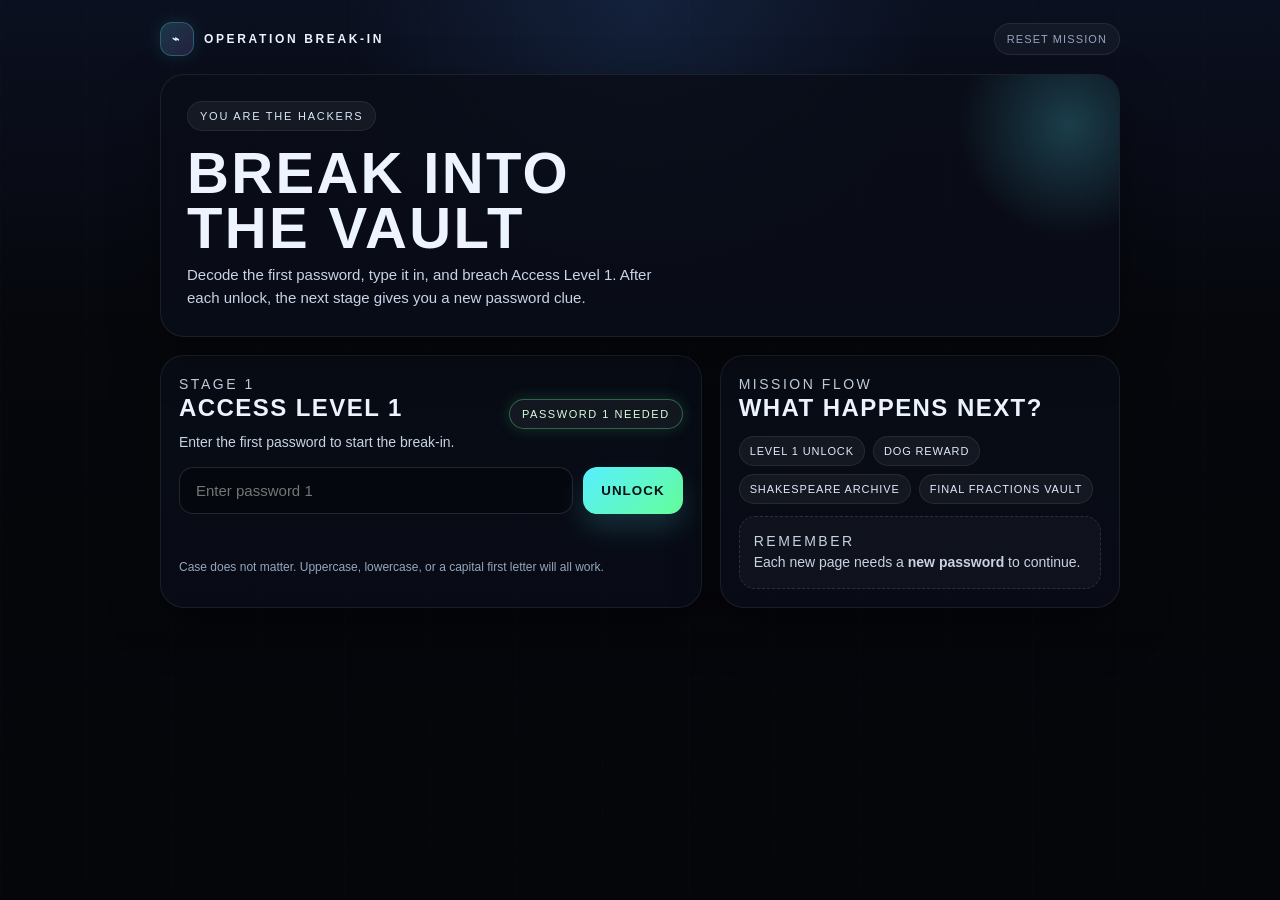
==== index.html @ 49555259 "Initial secret file site" ====
<!doctype html>
<html lang="en">
<head>
  <meta charset="UTF-8" />
  <meta name="viewport" content="width=device-width, initial-scale=1.0" />
  <title>Operation Break-In</title>
  <link rel="stylesheet" href="styles.css" />
</head>
<body>
  <main class="container">
    <div class="topbar">
      <div class="brand"><div class="brand-dot">⌁</div><div>Operation Break-In</div></div>
      <div class="mini-actions">
        <button class="link-btn" id="resetMission">Reset mission</button>
      </div>
    </div>

    <section class="hero-card">
      <span class="eyebrow">You are the hackers</span>
      <h1 class="title">Break into<br>the vault</h1>
      <p class="sub">Decode the first password, type it in, and breach Access Level 1. After each unlock, the next stage gives you a new password clue.</p>
    </section>

    <section class="grid">
      <div class="card" id="gateBox">
        <p class="small-kicker">Stage 1</p>
        <div class="stage-title">
          <h2>Access Level 1</h2>
          <span class="stage-pill green">Password 1 needed</span>
        </div>
        <p>Enter the first password to start the break-in.</p>
        <div class="input-row">
          <input id="passwordInput" type="password" autocomplete="off" spellcheck="false" placeholder="Enter password 1" />
          <button class="action" id="submitBtn">Unlock</button>
        </div>
        <div id="statusMsg" class="status"></div>
        <div class="note">Case does not matter. Uppercase, lowercase, or a capital first letter will all work.</div>
      </div>

      <div class="card">
        <p class="small-kicker">Mission flow</p>
        <h3>What happens next?</h3>
        <div class="reward-strip">
          <div class="mini-pill">Level 1 unlock</div>
          <div class="mini-pill">Dog reward</div>
          <div class="mini-pill">Shakespeare archive</div>
          <div class="mini-pill">Final fractions vault</div>
        </div>
        <div class="hint-box">
          <p class="small-kicker">Remember</p>
          <p>Each new page needs a <strong>new password</strong> to continue.</p>
        </div>
      </div>
    </section>
  </main>
  <script src="script.js"></script>
</body>
</html>
---- styles.css ----
:root {
  --bg: #06070c;
  --panel: rgba(10, 14, 24, 0.84);
  --panel-2: rgba(14, 20, 32, 0.92);
  --line: rgba(255,255,255,0.08);
  --text: #edf4ff;
  --muted: #95a6bd;
  --green: #65ff9b;
  --green-2: #27d86f;
  --cyan: #57efff;
  --amber: #ffbc58;
  --red: #ff5d7a;
  --purple: #b685ff;
}
* { box-sizing: border-box; }
html, body {
  margin: 0;
  min-height: 100%;
  font-family: Inter, Segoe UI, Arial, sans-serif;
  color: var(--text);
  background:
    radial-gradient(circle at top, rgba(35, 65, 110, 0.35), transparent 32%),
    linear-gradient(180deg, #0b1020 0%, #06070c 52%, #05060a 100%);
}
body::before {
  content: "";
  position: fixed;
  inset: 0;
  pointer-events: none;
  background:
    repeating-linear-gradient(90deg, rgba(87,239,255,0.06) 0 1px, transparent 1px 86px),
    repeating-linear-gradient(0deg, rgba(255,255,255,0.02) 0 1px, transparent 1px 86px);
  opacity: .28;
}
body::after {
  content: "";
  position: fixed;
  inset: 0;
  pointer-events: none;
  background: repeating-linear-gradient(180deg, rgba(255,255,255,.02) 0 2px, transparent 2px 5px);
  opacity: .08;
}
.container {
  width: min(960px, calc(100% - 32px));
  margin: 0 auto;
  padding: 22px 0 42px;
  position: relative;
}
.topbar {
  display: flex;
  justify-content: space-between;
  align-items: center;
  gap: 14px;
  margin-bottom: 18px;
}
.brand {
  display: flex;
  align-items: center;
  gap: 10px;
  font-size: 12px;
  letter-spacing: .22em;
  text-transform: uppercase;
  font-weight: 800;
}
.brand-dot {
  width: 34px;
  height: 34px;
  display: grid;
  place-items: center;
  border-radius: 12px;
  border: 1px solid rgba(87,239,255,.25);
  background: linear-gradient(135deg, rgba(87,239,255,.18), rgba(182,133,255,.16));
  box-shadow: 0 0 18px rgba(87,239,255,.12);
}
.mini-actions {
  display: flex;
  gap: 8px;
  flex-wrap: wrap;
}
.tag, .link-btn {
  display: inline-flex;
  align-items: center;
  gap: 8px;
  padding: 9px 12px;
  border-radius: 999px;
  border: 1px solid var(--line);
  background: rgba(255,255,255,.04);
  color: var(--muted);
  font-size: 11px;
  letter-spacing: .1em;
  text-transform: uppercase;
  text-decoration: none;
}
.tag strong { color: var(--text); }
.link-btn { cursor: pointer; }
.hero-card, .card {
  background: var(--panel);
  border: 1px solid var(--line);
  border-radius: 24px;
  box-shadow: 0 18px 50px rgba(0,0,0,.34);
}
.hero-card {
  padding: 26px;
  overflow: hidden;
  position: relative;
}
.hero-card::before {
  content: "";
  position: absolute;
  width: 260px;
  height: 260px;
  right: -80px;
  top: -80px;
  background: radial-gradient(circle, rgba(87,239,255,.22), transparent 60%);
}
.eyebrow {
  display: inline-block;
  padding: 8px 12px;
  border-radius: 999px;
  background: rgba(255,255,255,.05);
  border: 1px solid rgba(255,255,255,.07);
  font-size: 11px;
  letter-spacing: .16em;
  text-transform: uppercase;
  color: #dbe9ff;
}
.title {
  margin: 14px 0 8px;
  font-size: clamp(32px, 5vw, 58px);
  line-height: .95;
  letter-spacing: .04em;
  text-transform: uppercase;
}
.sub {
  margin: 0;
  max-width: 56ch;
  font-size: 15px;
  line-height: 1.55;
  color: #c8d4e7;
}
.grid {
  display: grid;
  grid-template-columns: 1.15fr .85fr;
  gap: 18px;
  margin-top: 18px;
}
.card {
  padding: 18px;
}
.small-kicker {
  margin: 0 0 10px;
  font-size: 11px;
  text-transform: uppercase;
  letter-spacing: .18em;
  color: var(--muted);
}
.card h2, .card h3 {
  margin: 0 0 10px;
  font-size: 24px;
  line-height: 1.1;
  text-transform: uppercase;
  letter-spacing: .06em;
}
.card p {
  margin: 0;
  font-size: 14px;
  line-height: 1.55;
  color: #c7d3e3;
}
.input-row {
  display: flex;
  gap: 10px;
  flex-wrap: wrap;
  margin-top: 14px;
}
.input-row input {
  flex: 1 1 260px;
  min-width: 0;
  padding: 14px 16px;
  border-radius: 14px;
  border: 1px solid rgba(255,255,255,.12);
  background: rgba(0,0,0,.34);
  color: var(--text);
  font-size: 15px;
}
.input-row input:focus {
  outline: none;
  border-color: var(--cyan);
  box-shadow: 0 0 0 4px rgba(87,239,255,.12);
}
.action {
  border: 0;
  border-radius: 14px;
  padding: 14px 18px;
  background: linear-gradient(135deg, var(--cyan), var(--green));
  color: #071017;
  text-transform: uppercase;
  font-weight: 800;
  letter-spacing: .08em;
  cursor: pointer;
  box-shadow: 0 14px 28px rgba(87,239,255,.16);
}
.status {
  min-height: 22px;
  margin-top: 12px;
  font-size: 12px;
  letter-spacing: .12em;
  text-transform: uppercase;
  font-weight: 800;
}
.status.good { color: #bfffd2; }
.status.bad { color: #ffbcc9; }
.note {
  margin-top: 10px;
  color: var(--muted);
  font-size: 12px;
  line-height: 1.5;
}
.hint-box {
  margin-top: 12px;
  padding: 14px;
  border-radius: 16px;
  border: 1px dashed rgba(255,255,255,.12);
  background: rgba(255,255,255,.03);
}
.hint-line {
  margin-top: 8px;
  font-size: 26px;
  line-height: 1;
  letter-spacing: .08em;
  font-weight: 800;
  text-transform: uppercase;
}
.divider {
  height: 1px;
  background: linear-gradient(90deg, transparent, rgba(255,255,255,.15), transparent);
  margin: 16px 0;
}
.stage-title {
  display: flex;
  align-items: center;
  justify-content: space-between;
  gap: 10px;
  flex-wrap: wrap;
}
.stage-pill {
  padding: 8px 12px;
  border-radius: 999px;
  font-size: 11px;
  letter-spacing: .14em;
  text-transform: uppercase;
  border: 1px solid rgba(255,255,255,.1);
  background: rgba(255,255,255,.05);
}
.green { color: #d8ffde; border-color: rgba(101,255,155,.35); box-shadow: 0 0 16px rgba(101,255,155,.16); }
.amber { color: #fff0cc; border-color: rgba(255,188,88,.32); box-shadow: 0 0 16px rgba(255,188,88,.12); }
.purple { color: #f0e7ff; border-color: rgba(182,133,255,.32); box-shadow: 0 0 16px rgba(182,133,255,.14); }
.reward-card {
  padding: 18px;
  border-radius: 18px;
  border: 1px solid rgba(255,255,255,.08);
  background: linear-gradient(180deg, rgba(14,20,30,.96), rgba(10,14,24,.96));
}
.reward-card h3 { margin: 0 0 6px; font-size: 20px; }
.reward-card p { font-size: 14px; }
.reward-strip {
  display: flex;
  flex-wrap: wrap;
  gap: 8px;
  margin-top: 14px;
}
.mini-pill {
  padding: 8px 10px;
  border-radius: 999px;
  background: rgba(255,255,255,.05);
  border: 1px solid rgba(255,255,255,.08);
  font-size: 11px;
  letter-spacing: .08em;
  text-transform: uppercase;
  color: #dfe9ff;
}
.dog-zone {
  margin-top: 16px;
  border-radius: 20px;
  border: 1px solid rgba(101,255,155,.16);
  background: linear-gradient(180deg, rgba(12,22,24,.88), rgba(8,14,18,.95));
  padding: 14px;
  text-align: center;
}
.dog-zone .caption {
  margin: 0 0 6px;
  font-size: 11px;
  letter-spacing: .16em;
  text-transform: uppercase;
  color: #b8ffca;
}
.dog-wrap {
  position: relative;
  padding: 10px 0 2px;
}
.dancing-dog {
  width: 170px;
  max-width: 100%;
  filter: drop-shadow(0 0 18px rgba(101,255,155,.22));
}
.dog-all { animation: dogDance 1.1s ease-in-out infinite alternate; transform-origin: center bottom; }
.ear-left { animation: ear1 .55s ease-in-out infinite alternate; transform-origin: 74px 76px; }
.ear-right { animation: ear2 .55s ease-in-out infinite alternate; transform-origin: 144px 76px; }
.paw-left { animation: paw1 .55s ease-in-out infinite alternate; }
.paw-right { animation: paw2 .55s ease-in-out infinite alternate; }
.disco-floor {
  height: 18px;
  margin: 6px auto 0;
  width: min(250px, 82%);
  border-radius: 999px;
  background: repeating-linear-gradient(90deg, rgba(101,255,155,.9) 0 22px, rgba(87,239,255,.85) 22px 44px, rgba(182,133,255,.85) 44px 66px, rgba(255,188,88,.85) 66px 88px);
  box-shadow: 0 0 18px rgba(87,239,255,.2);
  opacity: .85;
}
@keyframes dogDance { from { transform: translateY(0) rotate(-4deg) scale(1.01);} to { transform: translateY(-8px) rotate(4deg) scale(1.04);} }
@keyframes ear1 { from { transform: rotate(-10deg);} to { transform: rotate(10deg);} }
@keyframes ear2 { from { transform: rotate(10deg);} to { transform: rotate(-10deg);} }
@keyframes paw1 { from { transform: translateY(0);} to { transform: translateY(-6px);} }
@keyframes paw2 { from { transform: translateY(-4px);} to { transform: translateY(2px);} }
.shake { animation: shake .36s; }
@keyframes shake {
  0%,100%{transform:translateX(0)}
  20%{transform:translateX(-6px)}
  40%{transform:translateX(5px)}
  60%{transform:translateX(-4px)}
  80%{transform:translateX(3px)}
}
.shakespeare-frame {
  margin-top: 14px;
  border-radius: 20px;
  overflow: hidden;
  border: 1px solid rgba(255,255,255,.08);
  background: #120f12;
}
.shakespeare-frame img {
  display: block;
  width: 100%;
  height: auto;
  max-height: 360px;
  object-fit: cover;
}
.shake-note {
  padding: 12px 14px;
  background: rgba(255,255,255,.04);
  font-size: 13px;
  line-height: 1.5;
  color: #d7d4df;
}
.fraction-grid {
  display: grid;
  grid-template-columns: repeat(3, minmax(90px, 1fr));
  gap: 12px;
  margin-top: 16px;
}
.frac {
  padding: 18px 10px;
  border-radius: 18px;
  text-align: center;
  border: 1px solid rgba(255,255,255,.08);
  background: rgba(255,255,255,.04);
  font-weight: 800;
  font-size: 28px;
  letter-spacing: .02em;
  box-shadow: inset 0 0 16px rgba(182,133,255,.08);
}
.cheer {
  margin-top: 16px;
  padding: 16px;
  border-radius: 18px;
  border: 1px solid rgba(255,255,255,.08);
  background: linear-gradient(180deg, rgba(18,18,30,.92), rgba(10,12,18,.96));
}
.cheer strong {
  display: block;
  font-size: 30px;
  line-height: 1;
  margin-bottom: 8px;
  text-transform: uppercase;
  letter-spacing: .06em;
}
.cheer p { margin: 0; font-size: 14px; color: #d8e1f2; }
.claim {
  margin-top: 14px;
  padding: 14px 16px;
  border-radius: 16px;
  background: linear-gradient(135deg, rgba(87,239,255,.16), rgba(182,133,255,.16));
  border: 1px solid rgba(87,239,255,.2);
  font-size: 15px;
  line-height: 1.5;
}
.claim strong { display: block; font-size: 22px; margin-bottom: 4px; }
.confetti {
  position: fixed;
  inset: 0;
  overflow: hidden;
  pointer-events: none;
}
.confetti span {
  position: absolute;
  width: 10px;
  height: 18px;
  top: -8vh;
  animation: fall linear infinite;
}
@keyframes fall {
  to { transform: translateY(112vh) rotate(520deg); opacity: .9; }
}
@media (max-width: 820px) {
  .grid { grid-template-columns: 1fr; }
  .title { font-size: 34px; }
  .fraction-grid { grid-template-columns: repeat(2, minmax(90px, 1fr)); }
}
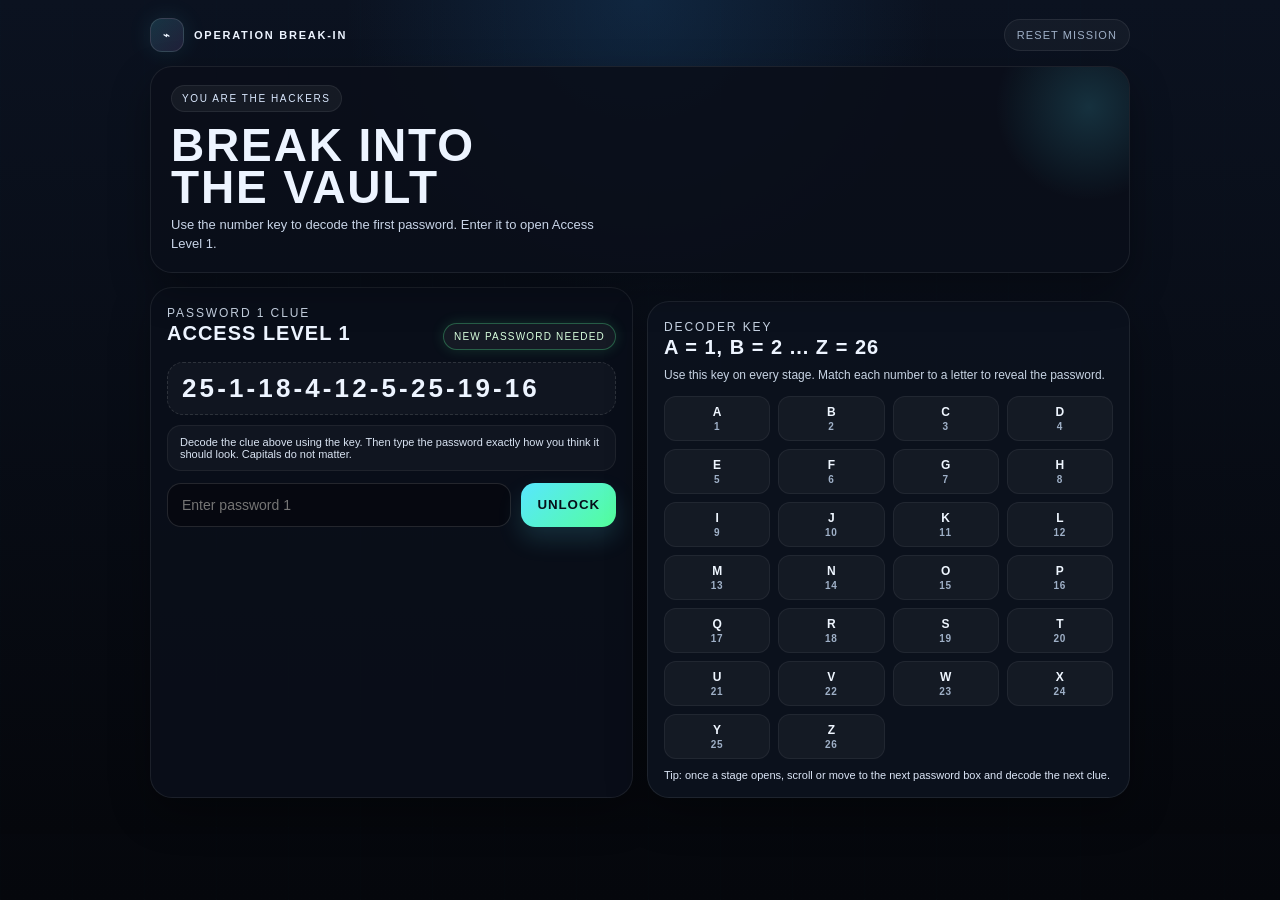
==== commit d1ae1e6e: "Replace site with simpler v3 version" ====
--- a/index.html
+++ b/index.html
@@ -10,46 +10,45 @@
   <main class="container">
     <div class="topbar">
       <div class="brand"><div class="brand-dot">⌁</div><div>Operation Break-In</div></div>
-      <div class="mini-actions">
-        <button class="link-btn" id="resetMission">Reset mission</button>
-      </div>
+      <div class="mini-actions"><button class="link-btn" id="resetMission">Reset mission</button></div>
     </div>
 
     <section class="hero-card">
       <span class="eyebrow">You are the hackers</span>
       <h1 class="title">Break into<br>the vault</h1>
-      <p class="sub">Decode the first password, type it in, and breach Access Level 1. After each unlock, the next stage gives you a new password clue.</p>
+      <p class="sub">Use the number key to decode the first password. Enter it to open Access Level 1.</p>
     </section>
 
     <section class="grid">
       <div class="card" id="gateBox">
-        <p class="small-kicker">Stage 1</p>
+        <p class="small-kicker">Password 1 clue</p>
         <div class="stage-title">
-          <h2>Access Level 1</h2>
-          <span class="stage-pill green">Password 1 needed</span>
+          <h2>Access level 1</h2>
+          <span class="stage-pill green">New password needed</span>
         </div>
-        <p>Enter the first password to start the break-in.</p>
+        <div class="clue-code">25-1-18-4-12-5-25-19-16</div>
+        <div class="instructions">Decode the clue above using the key. Then type the password exactly how you think it should look. Capitals do not matter.</div>
         <div class="input-row">
           <input id="passwordInput" type="password" autocomplete="off" spellcheck="false" placeholder="Enter password 1" />
           <button class="action" id="submitBtn">Unlock</button>
         </div>
         <div id="statusMsg" class="status"></div>
-        <div class="note">Case does not matter. Uppercase, lowercase, or a capital first letter will all work.</div>
       </div>
 
-      <div class="card">
-        <p class="small-kicker">Mission flow</p>
-        <h3>What happens next?</h3>
-        <div class="reward-strip">
-          <div class="mini-pill">Level 1 unlock</div>
-          <div class="mini-pill">Dog reward</div>
-          <div class="mini-pill">Shakespeare archive</div>
-          <div class="mini-pill">Final fractions vault</div>
+      <div class="key-card">
+        <p class="small-kicker">Decoder key</p>
+        <h3>A = 1, B = 2 ... Z = 26</h3>
+        <p>Use this key on every stage. Match each number to a letter to reveal the password.</p>
+        <div class="key-grid">
+          <div class="key-cell">A<span>1</span></div><div class="key-cell">B<span>2</span></div><div class="key-cell">C<span>3</span></div><div class="key-cell">D<span>4</span></div>
+          <div class="key-cell">E<span>5</span></div><div class="key-cell">F<span>6</span></div><div class="key-cell">G<span>7</span></div><div class="key-cell">H<span>8</span></div>
+          <div class="key-cell">I<span>9</span></div><div class="key-cell">J<span>10</span></div><div class="key-cell">K<span>11</span></div><div class="key-cell">L<span>12</span></div>
+          <div class="key-cell">M<span>13</span></div><div class="key-cell">N<span>14</span></div><div class="key-cell">O<span>15</span></div><div class="key-cell">P<span>16</span></div>
+          <div class="key-cell">Q<span>17</span></div><div class="key-cell">R<span>18</span></div><div class="key-cell">S<span>19</span></div><div class="key-cell">T<span>20</span></div>
+          <div class="key-cell">U<span>21</span></div><div class="key-cell">V<span>22</span></div><div class="key-cell">W<span>23</span></div><div class="key-cell">X<span>24</span></div>
+          <div class="key-cell">Y<span>25</span></div><div class="key-cell">Z<span>26</span></div>
         </div>
-        <div class="hint-box">
-          <p class="small-kicker">Remember</p>
-          <p>Each new page needs a <strong>new password</strong> to continue.</p>
-        </div>
+        <div class="mission-tip">Tip: once a stage opens, scroll or move to the next password box and decode the next clue.</div>
       </div>
     </section>
   </main>
--- a/styles.css
+++ b/styles.css
@@ -1,418 +1,81 @@
-
 :root {
-  --bg: #06070c;
-  --panel: rgba(10, 14, 24, 0.84);
-  --panel-2: rgba(14, 20, 32, 0.92);
-  --line: rgba(255,255,255,0.08);
-  --text: #edf4ff;
-  --muted: #95a6bd;
-  --green: #65ff9b;
-  --green-2: #27d86f;
-  --cyan: #57efff;
-  --amber: #ffbc58;
-  --red: #ff5d7a;
-  --purple: #b685ff;
+  --bg:#05070c;
+  --bg2:#0b1220;
+  --panel:rgba(10,15,26,.9);
+  --panel2:rgba(12,18,30,.96);
+  --line:rgba(255,255,255,.08);
+  --text:#edf4ff;
+  --muted:#9fb0c7;
+  --green:#53ff9a;
+  --cyan:#58e7ff;
+  --amber:#ffbb52;
+  --purple:#c094ff;
+  --red:#ff5d74;
 }
-* { box-sizing: border-box; }
-html, body {
-  margin: 0;
-  min-height: 100%;
-  font-family: Inter, Segoe UI, Arial, sans-serif;
-  color: var(--text);
-  background:
-    radial-gradient(circle at top, rgba(35, 65, 110, 0.35), transparent 32%),
-    linear-gradient(180deg, #0b1020 0%, #06070c 52%, #05060a 100%);
-}
-body::before {
-  content: "";
-  position: fixed;
-  inset: 0;
-  pointer-events: none;
-  background:
-    repeating-linear-gradient(90deg, rgba(87,239,255,0.06) 0 1px, transparent 1px 86px),
-    repeating-linear-gradient(0deg, rgba(255,255,255,0.02) 0 1px, transparent 1px 86px);
-  opacity: .28;
-}
-body::after {
-  content: "";
-  position: fixed;
-  inset: 0;
-  pointer-events: none;
-  background: repeating-linear-gradient(180deg, rgba(255,255,255,.02) 0 2px, transparent 2px 5px);
-  opacity: .08;
-}
-.container {
-  width: min(960px, calc(100% - 32px));
-  margin: 0 auto;
-  padding: 22px 0 42px;
-  position: relative;
-}
-.topbar {
-  display: flex;
-  justify-content: space-between;
-  align-items: center;
-  gap: 14px;
-  margin-bottom: 18px;
-}
-.brand {
-  display: flex;
-  align-items: center;
-  gap: 10px;
-  font-size: 12px;
-  letter-spacing: .22em;
-  text-transform: uppercase;
-  font-weight: 800;
-}
-.brand-dot {
-  width: 34px;
-  height: 34px;
-  display: grid;
-  place-items: center;
-  border-radius: 12px;
-  border: 1px solid rgba(87,239,255,.25);
-  background: linear-gradient(135deg, rgba(87,239,255,.18), rgba(182,133,255,.16));
-  box-shadow: 0 0 18px rgba(87,239,255,.12);
-}
-.mini-actions {
-  display: flex;
-  gap: 8px;
-  flex-wrap: wrap;
-}
-.tag, .link-btn {
-  display: inline-flex;
-  align-items: center;
-  gap: 8px;
-  padding: 9px 12px;
-  border-radius: 999px;
-  border: 1px solid var(--line);
-  background: rgba(255,255,255,.04);
-  color: var(--muted);
-  font-size: 11px;
-  letter-spacing: .1em;
-  text-transform: uppercase;
-  text-decoration: none;
-}
-.tag strong { color: var(--text); }
-.link-btn { cursor: pointer; }
-.hero-card, .card {
-  background: var(--panel);
-  border: 1px solid var(--line);
-  border-radius: 24px;
-  box-shadow: 0 18px 50px rgba(0,0,0,.34);
-}
-.hero-card {
-  padding: 26px;
-  overflow: hidden;
-  position: relative;
-}
-.hero-card::before {
-  content: "";
-  position: absolute;
-  width: 260px;
-  height: 260px;
-  right: -80px;
-  top: -80px;
-  background: radial-gradient(circle, rgba(87,239,255,.22), transparent 60%);
-}
-.eyebrow {
-  display: inline-block;
-  padding: 8px 12px;
-  border-radius: 999px;
-  background: rgba(255,255,255,.05);
-  border: 1px solid rgba(255,255,255,.07);
-  font-size: 11px;
-  letter-spacing: .16em;
-  text-transform: uppercase;
-  color: #dbe9ff;
-}
-.title {
-  margin: 14px 0 8px;
-  font-size: clamp(32px, 5vw, 58px);
-  line-height: .95;
-  letter-spacing: .04em;
-  text-transform: uppercase;
-}
-.sub {
-  margin: 0;
-  max-width: 56ch;
-  font-size: 15px;
-  line-height: 1.55;
-  color: #c8d4e7;
-}
-.grid {
-  display: grid;
-  grid-template-columns: 1.15fr .85fr;
-  gap: 18px;
-  margin-top: 18px;
-}
-.card {
-  padding: 18px;
-}
-.small-kicker {
-  margin: 0 0 10px;
-  font-size: 11px;
-  text-transform: uppercase;
-  letter-spacing: .18em;
-  color: var(--muted);
-}
-.card h2, .card h3 {
-  margin: 0 0 10px;
-  font-size: 24px;
-  line-height: 1.1;
-  text-transform: uppercase;
-  letter-spacing: .06em;
-}
-.card p {
-  margin: 0;
-  font-size: 14px;
-  line-height: 1.55;
-  color: #c7d3e3;
-}
-.input-row {
-  display: flex;
-  gap: 10px;
-  flex-wrap: wrap;
-  margin-top: 14px;
-}
-.input-row input {
-  flex: 1 1 260px;
-  min-width: 0;
-  padding: 14px 16px;
-  border-radius: 14px;
-  border: 1px solid rgba(255,255,255,.12);
-  background: rgba(0,0,0,.34);
-  color: var(--text);
-  font-size: 15px;
-}
-.input-row input:focus {
-  outline: none;
-  border-color: var(--cyan);
-  box-shadow: 0 0 0 4px rgba(87,239,255,.12);
-}
-.action {
-  border: 0;
-  border-radius: 14px;
-  padding: 14px 18px;
-  background: linear-gradient(135deg, var(--cyan), var(--green));
-  color: #071017;
-  text-transform: uppercase;
-  font-weight: 800;
-  letter-spacing: .08em;
-  cursor: pointer;
-  box-shadow: 0 14px 28px rgba(87,239,255,.16);
-}
-.status {
-  min-height: 22px;
-  margin-top: 12px;
-  font-size: 12px;
-  letter-spacing: .12em;
-  text-transform: uppercase;
-  font-weight: 800;
-}
-.status.good { color: #bfffd2; }
-.status.bad { color: #ffbcc9; }
-.note {
-  margin-top: 10px;
-  color: var(--muted);
-  font-size: 12px;
-  line-height: 1.5;
-}
-.hint-box {
-  margin-top: 12px;
-  padding: 14px;
-  border-radius: 16px;
-  border: 1px dashed rgba(255,255,255,.12);
-  background: rgba(255,255,255,.03);
-}
-.hint-line {
-  margin-top: 8px;
-  font-size: 26px;
-  line-height: 1;
-  letter-spacing: .08em;
-  font-weight: 800;
-  text-transform: uppercase;
-}
-.divider {
-  height: 1px;
-  background: linear-gradient(90deg, transparent, rgba(255,255,255,.15), transparent);
-  margin: 16px 0;
-}
-.stage-title {
-  display: flex;
-  align-items: center;
-  justify-content: space-between;
-  gap: 10px;
-  flex-wrap: wrap;
-}
-.stage-pill {
-  padding: 8px 12px;
-  border-radius: 999px;
-  font-size: 11px;
-  letter-spacing: .14em;
-  text-transform: uppercase;
-  border: 1px solid rgba(255,255,255,.1);
-  background: rgba(255,255,255,.05);
-}
-.green { color: #d8ffde; border-color: rgba(101,255,155,.35); box-shadow: 0 0 16px rgba(101,255,155,.16); }
-.amber { color: #fff0cc; border-color: rgba(255,188,88,.32); box-shadow: 0 0 16px rgba(255,188,88,.12); }
-.purple { color: #f0e7ff; border-color: rgba(182,133,255,.32); box-shadow: 0 0 16px rgba(182,133,255,.14); }
-.reward-card {
-  padding: 18px;
-  border-radius: 18px;
-  border: 1px solid rgba(255,255,255,.08);
-  background: linear-gradient(180deg, rgba(14,20,30,.96), rgba(10,14,24,.96));
-}
-.reward-card h3 { margin: 0 0 6px; font-size: 20px; }
-.reward-card p { font-size: 14px; }
-.reward-strip {
-  display: flex;
-  flex-wrap: wrap;
-  gap: 8px;
-  margin-top: 14px;
-}
-.mini-pill {
-  padding: 8px 10px;
-  border-radius: 999px;
-  background: rgba(255,255,255,.05);
-  border: 1px solid rgba(255,255,255,.08);
-  font-size: 11px;
-  letter-spacing: .08em;
-  text-transform: uppercase;
-  color: #dfe9ff;
-}
-.dog-zone {
-  margin-top: 16px;
-  border-radius: 20px;
-  border: 1px solid rgba(101,255,155,.16);
-  background: linear-gradient(180deg, rgba(12,22,24,.88), rgba(8,14,18,.95));
-  padding: 14px;
-  text-align: center;
-}
-.dog-zone .caption {
-  margin: 0 0 6px;
-  font-size: 11px;
-  letter-spacing: .16em;
-  text-transform: uppercase;
-  color: #b8ffca;
-}
-.dog-wrap {
-  position: relative;
-  padding: 10px 0 2px;
-}
-.dancing-dog {
-  width: 170px;
-  max-width: 100%;
-  filter: drop-shadow(0 0 18px rgba(101,255,155,.22));
-}
-.dog-all { animation: dogDance 1.1s ease-in-out infinite alternate; transform-origin: center bottom; }
-.ear-left { animation: ear1 .55s ease-in-out infinite alternate; transform-origin: 74px 76px; }
-.ear-right { animation: ear2 .55s ease-in-out infinite alternate; transform-origin: 144px 76px; }
-.paw-left { animation: paw1 .55s ease-in-out infinite alternate; }
-.paw-right { animation: paw2 .55s ease-in-out infinite alternate; }
-.disco-floor {
-  height: 18px;
-  margin: 6px auto 0;
-  width: min(250px, 82%);
-  border-radius: 999px;
-  background: repeating-linear-gradient(90deg, rgba(101,255,155,.9) 0 22px, rgba(87,239,255,.85) 22px 44px, rgba(182,133,255,.85) 44px 66px, rgba(255,188,88,.85) 66px 88px);
-  box-shadow: 0 0 18px rgba(87,239,255,.2);
-  opacity: .85;
-}
-@keyframes dogDance { from { transform: translateY(0) rotate(-4deg) scale(1.01);} to { transform: translateY(-8px) rotate(4deg) scale(1.04);} }
-@keyframes ear1 { from { transform: rotate(-10deg);} to { transform: rotate(10deg);} }
-@keyframes ear2 { from { transform: rotate(10deg);} to { transform: rotate(-10deg);} }
-@keyframes paw1 { from { transform: translateY(0);} to { transform: translateY(-6px);} }
-@keyframes paw2 { from { transform: translateY(-4px);} to { transform: translateY(2px);} }
-.shake { animation: shake .36s; }
-@keyframes shake {
-  0%,100%{transform:translateX(0)}
-  20%{transform:translateX(-6px)}
-  40%{transform:translateX(5px)}
-  60%{transform:translateX(-4px)}
-  80%{transform:translateX(3px)}
-}
-.shakespeare-frame {
-  margin-top: 14px;
-  border-radius: 20px;
-  overflow: hidden;
-  border: 1px solid rgba(255,255,255,.08);
-  background: #120f12;
-}
-.shakespeare-frame img {
-  display: block;
-  width: 100%;
-  height: auto;
-  max-height: 360px;
-  object-fit: cover;
-}
-.shake-note {
-  padding: 12px 14px;
-  background: rgba(255,255,255,.04);
-  font-size: 13px;
-  line-height: 1.5;
-  color: #d7d4df;
-}
-.fraction-grid {
-  display: grid;
-  grid-template-columns: repeat(3, minmax(90px, 1fr));
-  gap: 12px;
-  margin-top: 16px;
-}
-.frac {
-  padding: 18px 10px;
-  border-radius: 18px;
-  text-align: center;
-  border: 1px solid rgba(255,255,255,.08);
-  background: rgba(255,255,255,.04);
-  font-weight: 800;
-  font-size: 28px;
-  letter-spacing: .02em;
-  box-shadow: inset 0 0 16px rgba(182,133,255,.08);
-}
-.cheer {
-  margin-top: 16px;
-  padding: 16px;
-  border-radius: 18px;
-  border: 1px solid rgba(255,255,255,.08);
-  background: linear-gradient(180deg, rgba(18,18,30,.92), rgba(10,12,18,.96));
-}
-.cheer strong {
-  display: block;
-  font-size: 30px;
-  line-height: 1;
-  margin-bottom: 8px;
-  text-transform: uppercase;
-  letter-spacing: .06em;
-}
-.cheer p { margin: 0; font-size: 14px; color: #d8e1f2; }
-.claim {
-  margin-top: 14px;
-  padding: 14px 16px;
-  border-radius: 16px;
-  background: linear-gradient(135deg, rgba(87,239,255,.16), rgba(182,133,255,.16));
-  border: 1px solid rgba(87,239,255,.2);
-  font-size: 15px;
-  line-height: 1.5;
-}
-.claim strong { display: block; font-size: 22px; margin-bottom: 4px; }
-.confetti {
-  position: fixed;
-  inset: 0;
-  overflow: hidden;
-  pointer-events: none;
-}
-.confetti span {
-  position: absolute;
-  width: 10px;
-  height: 18px;
-  top: -8vh;
-  animation: fall linear infinite;
-}
-@keyframes fall {
-  to { transform: translateY(112vh) rotate(520deg); opacity: .9; }
-}
-@media (max-width: 820px) {
-  .grid { grid-template-columns: 1fr; }
-  .title { font-size: 34px; }
-  .fraction-grid { grid-template-columns: repeat(2, minmax(90px, 1fr)); }
-}
+*{box-sizing:border-box}
+html,body{margin:0;min-height:100%;font-family:Inter,Segoe UI,Arial,sans-serif;color:var(--text);background:
+radial-gradient(circle at top, rgba(29,91,146,.28), transparent 28%),
+linear-gradient(180deg,var(--bg2),var(--bg));}
+body::before{content:"";position:fixed;inset:0;pointer-events:none;background:
+repeating-linear-gradient(90deg, rgba(88,231,255,.05) 0 1px, transparent 1px 72px),
+repeating-linear-gradient(0deg, rgba(255,255,255,.02) 0 1px, transparent 1px 72px);
+opacity:.22}
+.container{width:min(980px,calc(100% - 28px));margin:0 auto;padding:18px 0 36px;position:relative}
+.topbar{display:flex;justify-content:space-between;align-items:center;gap:10px;margin-bottom:14px}
+.brand{display:flex;align-items:center;gap:10px;font-size:11px;letter-spacing:.16em;text-transform:uppercase;font-weight:800}
+.brand-dot{width:34px;height:34px;border-radius:12px;display:grid;place-items:center;border:1px solid rgba(255,255,255,.12);background:linear-gradient(135deg, rgba(88,231,255,.16), rgba(192,148,255,.12));box-shadow:0 0 24px rgba(88,231,255,.1)}
+.link-btn{display:inline-flex;align-items:center;padding:9px 12px;border-radius:999px;border:1px solid var(--line);background:rgba(255,255,255,.04);color:var(--muted);font-size:11px;letter-spacing:.1em;text-transform:uppercase;text-decoration:none;cursor:pointer}
+.hero-card,.card,.reward-card,.key-card,.dog-zone,.portrait-card{background:var(--panel);border:1px solid var(--line);border-radius:22px;box-shadow:0 16px 40px rgba(0,0,0,.32)}
+.hero-card{padding:18px 20px;position:relative;overflow:hidden}
+.hero-card::after{content:"";position:absolute;right:-70px;top:-70px;width:220px;height:220px;background:radial-gradient(circle, rgba(88,231,255,.16), transparent 60%)}
+.eyebrow{display:inline-block;padding:7px 10px;border-radius:999px;background:rgba(255,255,255,.05);border:1px solid rgba(255,255,255,.07);font-size:10px;letter-spacing:.16em;text-transform:uppercase;color:#dbe9ff}
+.title{margin:12px 0 6px;font-size:clamp(28px,4.3vw,46px);line-height:.92;letter-spacing:.04em;text-transform:uppercase}
+.sub{margin:0;max-width:60ch;font-size:13px;line-height:1.5;color:#c8d4e7}
+.grid{display:grid;grid-template-columns:1fr 1fr;gap:14px;margin-top:14px}
+.card,.reward-card,.key-card,.portrait-card,.dog-zone{padding:16px}
+.small-kicker{margin:0 0 8px;font-size:10px;text-transform:uppercase;letter-spacing:.16em;color:var(--muted)}
+.card h2,.card h3,.reward-card h3,.portrait-card h3,.key-card h3{margin:0 0 8px;font-size:20px;line-height:1.1;text-transform:uppercase;letter-spacing:.05em}
+.card p,.reward-card p,.portrait-card p,.key-card p{margin:0;font-size:12px;line-height:1.5;color:#c7d3e3}
+.stage-title{display:flex;align-items:center;justify-content:space-between;gap:10px;flex-wrap:wrap}
+.stage-pill{padding:7px 10px;border-radius:999px;font-size:10px;letter-spacing:.12em;text-transform:uppercase;border:1px solid rgba(255,255,255,.1);background:rgba(255,255,255,.05)}
+.green{color:#d8ffde;border-color:rgba(83,255,154,.3);box-shadow:0 0 14px rgba(83,255,154,.14)}
+.amber{color:#fff0cc;border-color:rgba(255,187,82,.28);box-shadow:0 0 14px rgba(255,187,82,.1)}
+.purple{color:#f0e7ff;border-color:rgba(192,148,255,.28);box-shadow:0 0 14px rgba(192,148,255,.12)}
+.input-row{display:flex;gap:10px;flex-wrap:wrap;margin-top:12px}
+.input-row input{flex:1 1 250px;min-width:0;padding:13px 14px;border-radius:14px;border:1px solid rgba(255,255,255,.12);background:rgba(0,0,0,.32);color:var(--text);font-size:14px}
+.input-row input:focus{outline:none;border-color:var(--cyan);box-shadow:0 0 0 4px rgba(88,231,255,.11)}
+.action{border:0;border-radius:14px;padding:13px 16px;background:linear-gradient(135deg,var(--cyan),var(--green));color:#061019;text-transform:uppercase;font-weight:800;letter-spacing:.07em;cursor:pointer;box-shadow:0 12px 24px rgba(88,231,255,.15)}
+.status{min-height:20px;margin-top:10px;font-size:11px;letter-spacing:.12em;text-transform:uppercase;font-weight:800}
+.status.good{color:#bfffd2}.status.bad{color:#ffbcc9}
+.note{margin-top:8px;color:var(--muted);font-size:11px;line-height:1.45}
+.clue-code{margin-top:10px;padding:12px 14px;border-radius:16px;border:1px dashed rgba(255,255,255,.12);background:rgba(255,255,255,.03);font-size:26px;font-weight:800;letter-spacing:.12em;text-transform:uppercase;line-height:1.05;word-break:break-word}
+.instructions{margin-top:10px;padding:10px 12px;border-radius:14px;background:rgba(255,255,255,.03);border:1px solid rgba(255,255,255,.06);font-size:11px;color:#d9e4f3}
+.key-card{margin-top:14px;background:var(--panel2)}
+.key-grid{display:grid;grid-template-columns:repeat(4,minmax(0,1fr));gap:8px;margin-top:12px}
+.key-cell{padding:8px;border-radius:12px;background:rgba(255,255,255,.04);border:1px solid rgba(255,255,255,.06);font-size:12px;text-align:center;font-weight:700;color:#eff6ff}
+.key-cell span{display:block;font-size:10px;color:var(--muted);font-weight:600;letter-spacing:.08em;margin-top:2px}
+.mission-tip{margin-top:10px;font-size:11px;color:#dce6f7}
+.reward-card{background:linear-gradient(180deg, rgba(7,25,17,.95), rgba(10,15,26,.92));border-color:rgba(83,255,154,.16)}
+.reward-strip{display:flex;gap:8px;flex-wrap:wrap;margin-top:10px}
+.mini-pill{padding:6px 9px;border-radius:999px;background:rgba(255,255,255,.05);border:1px solid rgba(255,255,255,.07);font-size:10px;letter-spacing:.08em;text-transform:uppercase;color:#dce6f7}
+.dog-zone{margin-top:14px;padding-bottom:8px}
+.caption{margin:0 0 8px;font-size:10px;letter-spacing:.16em;text-transform:uppercase;color:#9ff0be}
+.dog-wrap{position:relative;padding:6px 0 18px}
+.dancing-dog{display:block;width:min(220px,100%);margin:0 auto;filter:drop-shadow(0 16px 22px rgba(0,0,0,.28))}
+.dog-all{animation:bounce 1.15s ease-in-out infinite}.ear-left{transform-origin:74px 76px;animation:earL .52s ease-in-out infinite alternate}.ear-right{transform-origin:144px 76px;animation:earR .52s ease-in-out infinite alternate}.paw-left,.paw-right{animation:paws .46s ease-in-out infinite alternate}
+.disco-floor{height:16px;border-radius:999px;background:linear-gradient(90deg, rgba(83,255,154,.14), rgba(88,231,255,.2), rgba(192,148,255,.15));filter:blur(1px)}
+.portrait-card{background:linear-gradient(180deg, rgba(33,18,12,.96), rgba(12,15,26,.94));border-color:rgba(255,187,82,.16)}
+.shake-portrait{display:block;width:min(280px,100%);margin:12px auto 0;border-radius:18px;border:1px solid rgba(255,255,255,.08);background:rgba(0,0,0,.18)}
+.fraction-grid{display:grid;grid-template-columns:repeat(3,1fr);gap:10px;margin-top:12px}
+.frac{padding:16px 8px;border-radius:16px;border:1px solid rgba(255,255,255,.08);background:rgba(255,255,255,.04);text-align:center;font-size:22px;font-weight:800;color:#f6f2ff}
+.cheer{margin-top:14px;padding:14px;border-radius:16px;background:rgba(255,255,255,.04);border:1px solid rgba(255,255,255,.08);font-size:12px}
+.claim{margin-top:14px;padding:14px;border-radius:16px;background:rgba(192,148,255,.12);border:1px solid rgba(192,148,255,.22);font-size:12px;color:#f4edff}
+.confetti{position:fixed;inset:0;pointer-events:none;overflow:hidden}.confetti span{position:absolute;top:-20px;width:10px;height:14px;border-radius:2px;opacity:.75;animation:fall linear infinite}
+.shake{animation:shake .2s linear 0s 2}
+@keyframes shake{0%,100%{transform:translateX(0)}25%{transform:translateX(-4px)}75%{transform:translateX(4px)}}
+@keyframes bounce{0%,100%{transform:translateY(0)}50%{transform:translateY(-10px)}}
+@keyframes earL{from{transform:rotate(-6deg)}to{transform:rotate(8deg)}}
+@keyframes earR{from{transform:rotate(6deg)}to{transform:rotate(-8deg)}}
+@keyframes paws{from{transform:translateY(0)}to{transform:translateY(4px)}}
+@keyframes fall{to{transform:translateY(110vh) rotate(520deg)}}
+@media (max-width:860px){.grid{grid-template-columns:1fr}.title{font-size:36px}.clue-code{font-size:22px}.key-grid{grid-template-columns:repeat(2,minmax(0,1fr))}.container{width:min(980px,calc(100% - 20px))}}
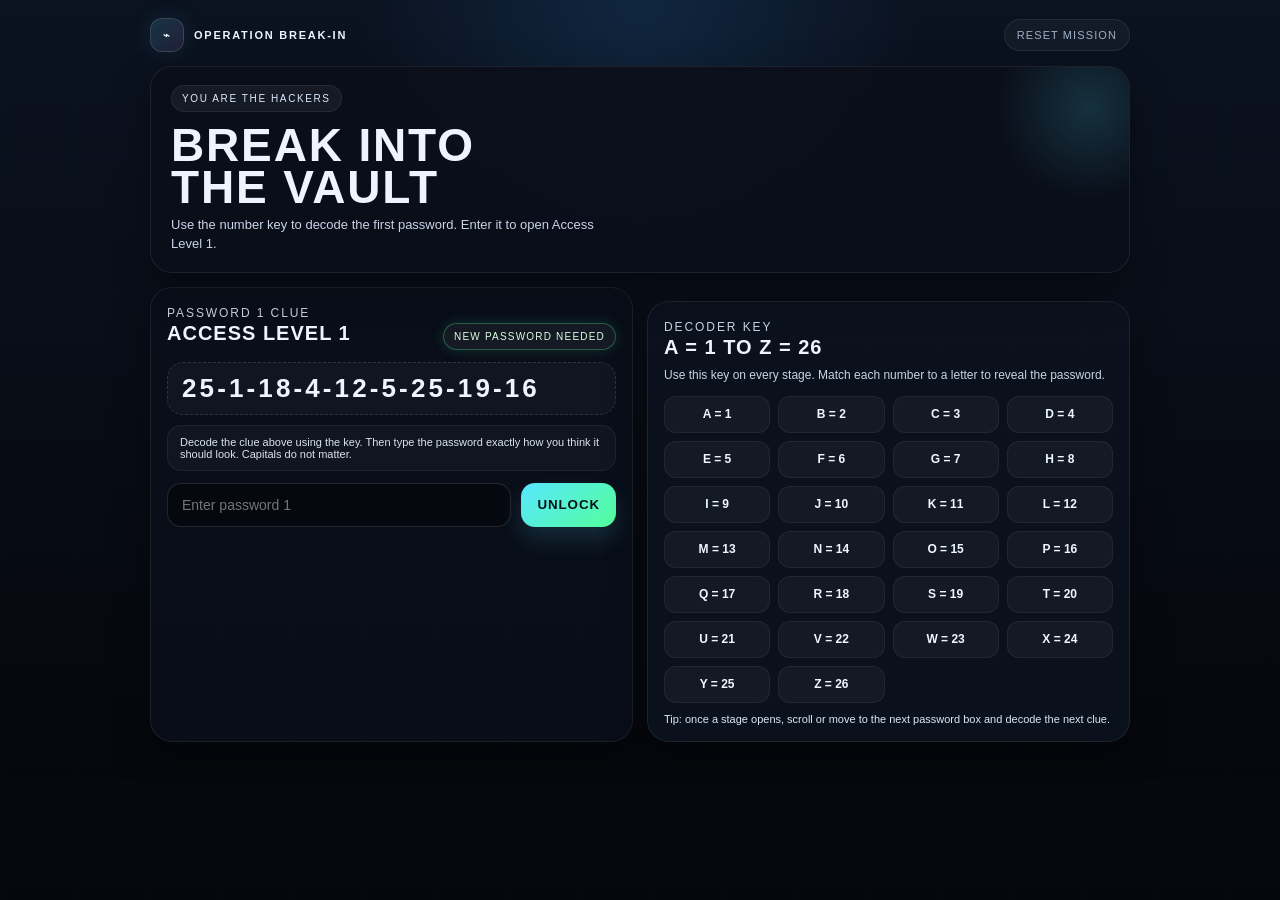
==== commit 993e0190: "Update decoder key and remove spoiler text" ====
--- a/index.html
+++ b/index.html
@@ -1,57 +1,41 @@
-<!doctype html>
+<!DOCTYPE html>
+
 <html lang="en">
 <head>
-  <meta charset="UTF-8" />
-  <meta name="viewport" content="width=device-width, initial-scale=1.0" />
-  <title>Operation Break-In</title>
-  <link rel="stylesheet" href="styles.css" />
+<meta charset="utf-8"/>
+<meta content="width=device-width, initial-scale=1.0" name="viewport"/>
+<title>Operation Break-In</title>
+<link href="styles.css" rel="stylesheet"/>
 </head>
 <body>
-  <main class="container">
-    <div class="topbar">
-      <div class="brand"><div class="brand-dot">⌁</div><div>Operation Break-In</div></div>
-      <div class="mini-actions"><button class="link-btn" id="resetMission">Reset mission</button></div>
-    </div>
-
-    <section class="hero-card">
-      <span class="eyebrow">You are the hackers</span>
-      <h1 class="title">Break into<br>the vault</h1>
-      <p class="sub">Use the number key to decode the first password. Enter it to open Access Level 1.</p>
-    </section>
-
-    <section class="grid">
-      <div class="card" id="gateBox">
-        <p class="small-kicker">Password 1 clue</p>
-        <div class="stage-title">
-          <h2>Access level 1</h2>
-          <span class="stage-pill green">New password needed</span>
-        </div>
-        <div class="clue-code">25-1-18-4-12-5-25-19-16</div>
-        <div class="instructions">Decode the clue above using the key. Then type the password exactly how you think it should look. Capitals do not matter.</div>
-        <div class="input-row">
-          <input id="passwordInput" type="password" autocomplete="off" spellcheck="false" placeholder="Enter password 1" />
-          <button class="action" id="submitBtn">Unlock</button>
-        </div>
-        <div id="statusMsg" class="status"></div>
-      </div>
-
-      <div class="key-card">
-        <p class="small-kicker">Decoder key</p>
-        <h3>A = 1, B = 2 ... Z = 26</h3>
-        <p>Use this key on every stage. Match each number to a letter to reveal the password.</p>
-        <div class="key-grid">
-          <div class="key-cell">A<span>1</span></div><div class="key-cell">B<span>2</span></div><div class="key-cell">C<span>3</span></div><div class="key-cell">D<span>4</span></div>
-          <div class="key-cell">E<span>5</span></div><div class="key-cell">F<span>6</span></div><div class="key-cell">G<span>7</span></div><div class="key-cell">H<span>8</span></div>
-          <div class="key-cell">I<span>9</span></div><div class="key-cell">J<span>10</span></div><div class="key-cell">K<span>11</span></div><div class="key-cell">L<span>12</span></div>
-          <div class="key-cell">M<span>13</span></div><div class="key-cell">N<span>14</span></div><div class="key-cell">O<span>15</span></div><div class="key-cell">P<span>16</span></div>
-          <div class="key-cell">Q<span>17</span></div><div class="key-cell">R<span>18</span></div><div class="key-cell">S<span>19</span></div><div class="key-cell">T<span>20</span></div>
-          <div class="key-cell">U<span>21</span></div><div class="key-cell">V<span>22</span></div><div class="key-cell">W<span>23</span></div><div class="key-cell">X<span>24</span></div>
-          <div class="key-cell">Y<span>25</span></div><div class="key-cell">Z<span>26</span></div>
-        </div>
-        <div class="mission-tip">Tip: once a stage opens, scroll or move to the next password box and decode the next clue.</div>
-      </div>
-    </section>
-  </main>
-  <script src="script.js"></script>
+<main class="container">
+<div class="topbar">
+<div class="brand"><div class="brand-dot">⌁</div><div>Operation Break-In</div></div>
+<div class="mini-actions"><button class="link-btn" id="resetMission">Reset mission</button></div>
+</div>
+<section class="hero-card">
+<span class="eyebrow">You are the hackers</span>
+<h1 class="title">Break into<br/>the vault</h1>
+<p class="sub">Use the number key to decode the first password. Enter it to open Access Level 1.</p>
+</section>
+<section class="grid">
+<div class="card" id="gateBox">
+<p class="small-kicker">Password 1 clue</p>
+<div class="stage-title">
+<h2>Access level 1</h2>
+<span class="stage-pill green">New password needed</span>
+</div>
+<div class="clue-code">25-1-18-4-12-5-25-19-16</div>
+<div class="instructions">Decode the clue above using the key. Then type the password exactly how you think it should look. Capitals do not matter.</div>
+<div class="input-row">
+<input autocomplete="off" id="passwordInput" placeholder="Enter password 1" spellcheck="false" type="password"/>
+<button class="action" id="submitBtn">Unlock</button>
+</div>
+<div class="status" id="statusMsg"></div>
+</div>
+<div class="key-card"><p class="small-kicker">Decoder key</p><h3>A = 1 to Z = 26</h3><p>Use this key on every stage. Match each number to a letter to reveal the password.</p><div class="key-grid"><div class="key-cell">A = 1</div><div class="key-cell">B = 2</div><div class="key-cell">C = 3</div><div class="key-cell">D = 4</div><div class="key-cell">E = 5</div><div class="key-cell">F = 6</div><div class="key-cell">G = 7</div><div class="key-cell">H = 8</div><div class="key-cell">I = 9</div><div class="key-cell">J = 10</div><div class="key-cell">K = 11</div><div class="key-cell">L = 12</div><div class="key-cell">M = 13</div><div class="key-cell">N = 14</div><div class="key-cell">O = 15</div><div class="key-cell">P = 16</div><div class="key-cell">Q = 17</div><div class="key-cell">R = 18</div><div class="key-cell">S = 19</div><div class="key-cell">T = 20</div><div class="key-cell">U = 21</div><div class="key-cell">V = 22</div><div class="key-cell">W = 23</div><div class="key-cell">X = 24</div><div class="key-cell">Y = 25</div><div class="key-cell">Z = 26</div></div><div class="mission-tip">Tip: once a stage opens, scroll or move to the next password box and decode the next clue.</div></div>
+</section>
+</main>
+<script src="script.js"></script>
 </body>
 </html>
--- a/styles.css
+++ b/styles.css
@@ -52,8 +52,7 @@
 .instructions{margin-top:10px;padding:10px 12px;border-radius:14px;background:rgba(255,255,255,.03);border:1px solid rgba(255,255,255,.06);font-size:11px;color:#d9e4f3}
 .key-card{margin-top:14px;background:var(--panel2)}
 .key-grid{display:grid;grid-template-columns:repeat(4,minmax(0,1fr));gap:8px;margin-top:12px}
-.key-cell{padding:8px;border-radius:12px;background:rgba(255,255,255,.04);border:1px solid rgba(255,255,255,.06);font-size:12px;text-align:center;font-weight:700;color:#eff6ff}
-.key-cell span{display:block;font-size:10px;color:var(--muted);font-weight:600;letter-spacing:.08em;margin-top:2px}
+.key-cell{padding:10px 8px;border-radius:12px;background:rgba(255,255,255,.04);border:1px solid rgba(255,255,255,.06);font-size:12px;text-align:center;font-weight:700;color:#eff6ff;line-height:1.25}
 .mission-tip{margin-top:10px;font-size:11px;color:#dce6f7}
 .reward-card{background:linear-gradient(180deg, rgba(7,25,17,.95), rgba(10,15,26,.92));border-color:rgba(83,255,154,.16)}
 .reward-strip{display:flex;gap:8px;flex-wrap:wrap;margin-top:10px}
